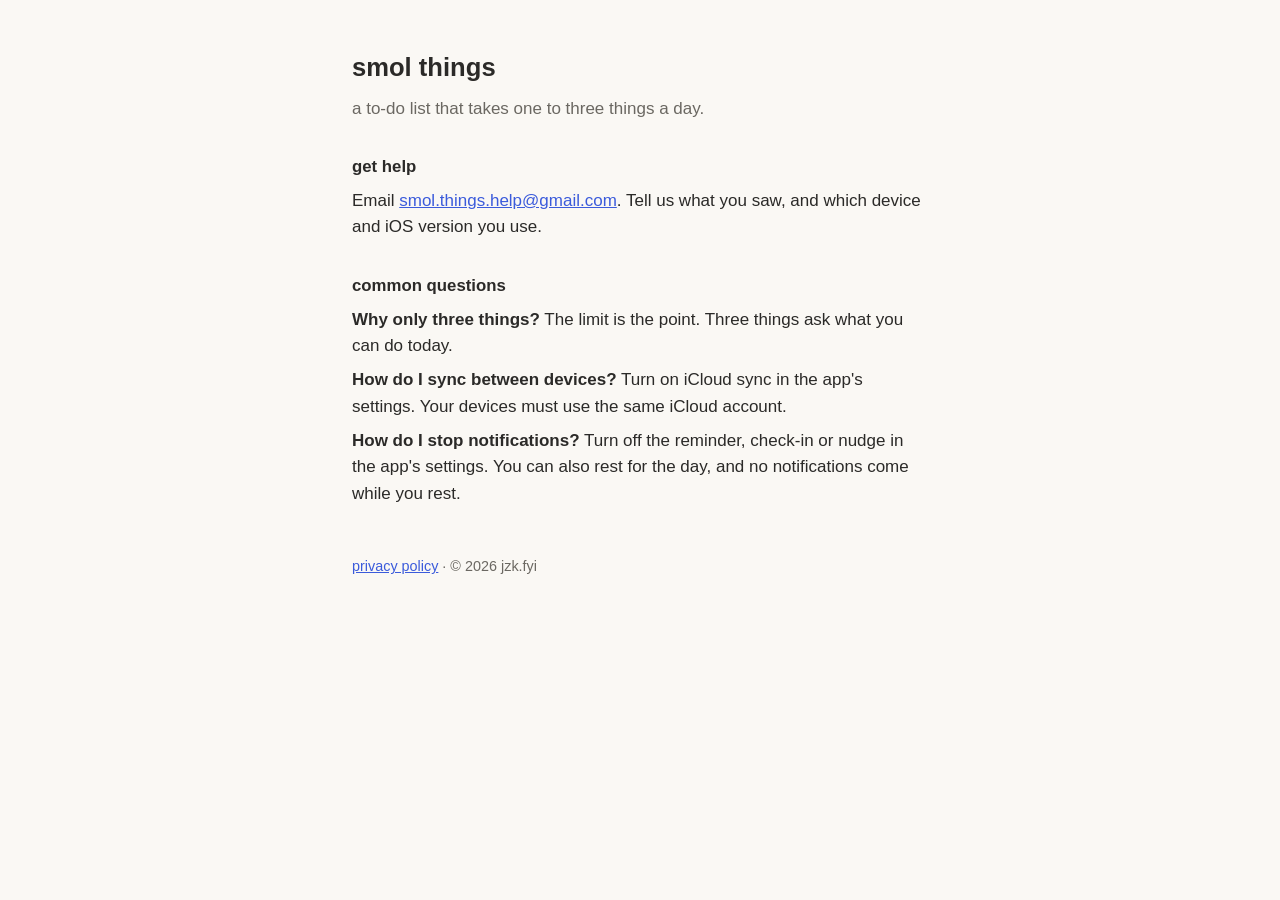
==== index.html @ 731fadcd "Support and privacy pages for smol things Co-Authored-By: Claude Opus 5.5 <noreply@anthropic.com>" ====
<!doctype html>
<html lang="en">
<head>
<meta charset="utf-8">
<meta name="viewport" content="width=device-width, initial-scale=1">
<title>smol things — support</title>
<link rel="stylesheet" href="style.css">
</head>
<body>
<main>
<h1>smol things</h1>
<p class="soft">a to-do list that takes one to three things a day.</p>

<h2>get help</h2>
<p>Email <a href="mailto:smol.things.help@gmail.com">smol.things.help@gmail.com</a>. Tell us what you saw, and which device and iOS version you use.</p>

<h2>common questions</h2>
<p><strong>Why only three things?</strong> The limit is the point. Three things ask what you can do today.</p>
<p><strong>How do I sync between devices?</strong> Turn on iCloud sync in the app's settings. Your devices must use the same iCloud account.</p>
<p><strong>How do I stop notifications?</strong> Turn off the reminder, check-in or nudge in the app's settings. You can also rest for the day, and no notifications come while you rest.</p>

<footer><a href="privacy.html">privacy policy</a> · © 2026 jzk.fyi</footer>
</main>
</body>
</html>
---- style.css ----
:root { --bg: #faf8f4; --ink: #2b2a28; --soft: #6b6862; --link: #3b5bdb; }
@media (prefers-color-scheme: dark) { :root { --bg: #1c1b1a; --ink: #ecebe8; --soft: #a8a59f; --link: #91a7ff; } }
body { background: var(--bg); color: var(--ink); font: 17px/1.55 -apple-system, BlinkMacSystemFont, "Helvetica Neue", sans-serif; margin: 0; padding: 48px 16px; }
main { max-width: 36rem; margin: 0 auto; }
h1 { font-size: 1.6rem; margin: 0 0 .25rem; }
h2 { font-size: 1.05rem; margin: 2rem 0 .5rem; }
p, li { margin: .5rem 0; }
.soft { color: var(--soft); }
a { color: var(--link); }
footer { margin-top: 3rem; font-size: .9rem; color: var(--soft); }
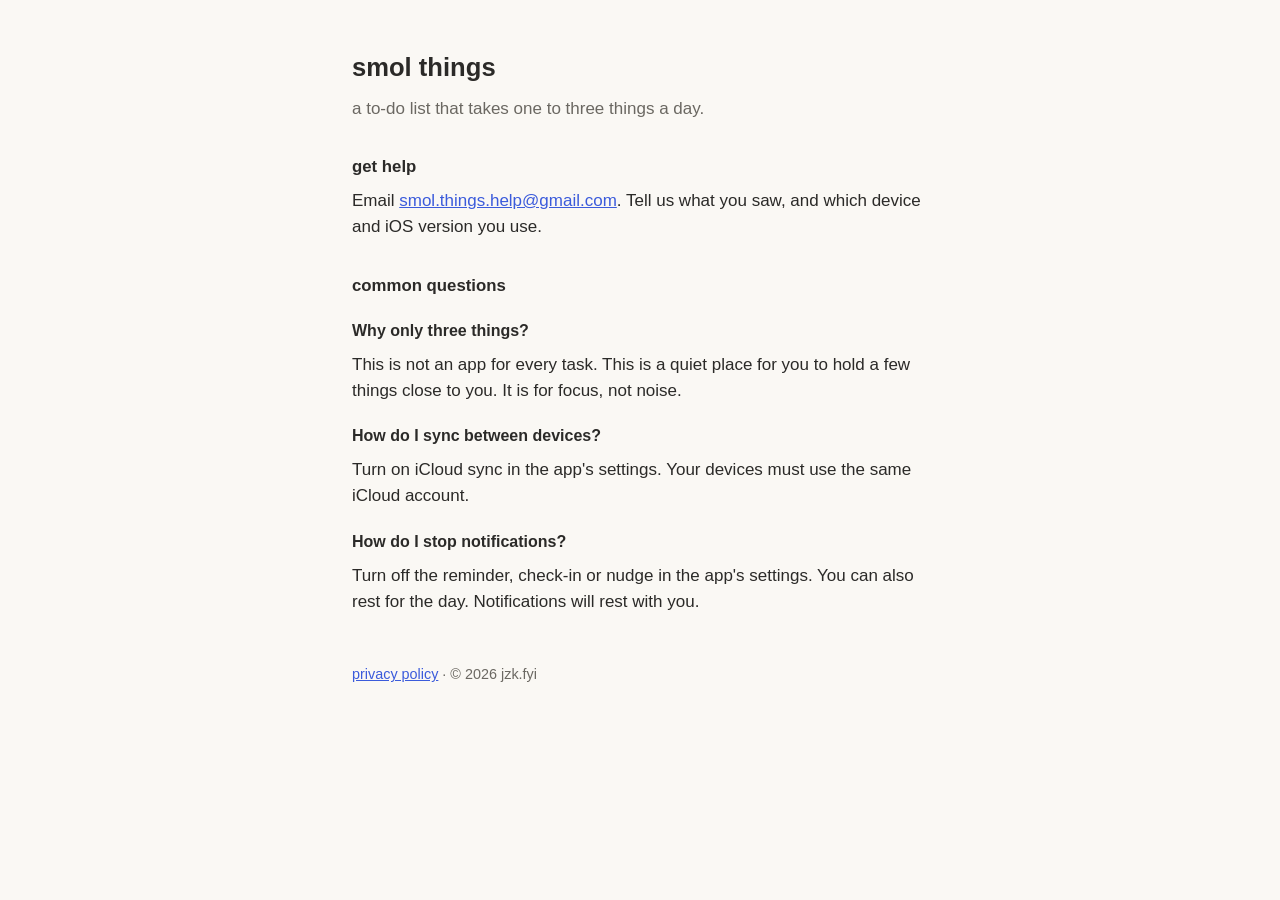
==== commit 9112bc0b: "Put each question on its own line; new answers" ====
--- a/index.html
+++ b/index.html
@@ -15,9 +15,12 @@
 <p>Email <a href="mailto:smol.things.help@gmail.com">smol.things.help@gmail.com</a>. Tell us what you saw, and which device and iOS version you use.</p>
 
 <h2>common questions</h2>
-<p><strong>Why only three things?</strong> The limit is the point. Three things ask what you can do today.</p>
-<p><strong>How do I sync between devices?</strong> Turn on iCloud sync in the app's settings. Your devices must use the same iCloud account.</p>
-<p><strong>How do I stop notifications?</strong> Turn off the reminder, check-in or nudge in the app's settings. You can also rest for the day, and no notifications come while you rest.</p>
+<h3>Why only three things?</h3>
+<p>This is not an app for every task. This is a quiet place for you to hold a few things close to you. It is for focus, not noise.</p>
+<h3>How do I sync between devices?</h3>
+<p>Turn on iCloud sync in the app's settings. Your devices must use the same iCloud account.</p>
+<h3>How do I stop notifications?</h3>
+<p>Turn off the reminder, check-in or nudge in the app's settings. You can also rest for the day. Notifications will rest with you.</p>
 
 <footer><a href="privacy.html">privacy policy</a> · © 2026 jzk.fyi</footer>
 </main>
--- a/style.css
+++ b/style.css
@@ -4,6 +4,7 @@
 main { max-width: 36rem; margin: 0 auto; }
 h1 { font-size: 1.6rem; margin: 0 0 .25rem; }
 h2 { font-size: 1.05rem; margin: 2rem 0 .5rem; }
+h3 { font-size: 1rem; margin: 1.25rem 0 .25rem; }
 p, li { margin: .5rem 0; }
 .soft { color: var(--soft); }
 a { color: var(--link); }
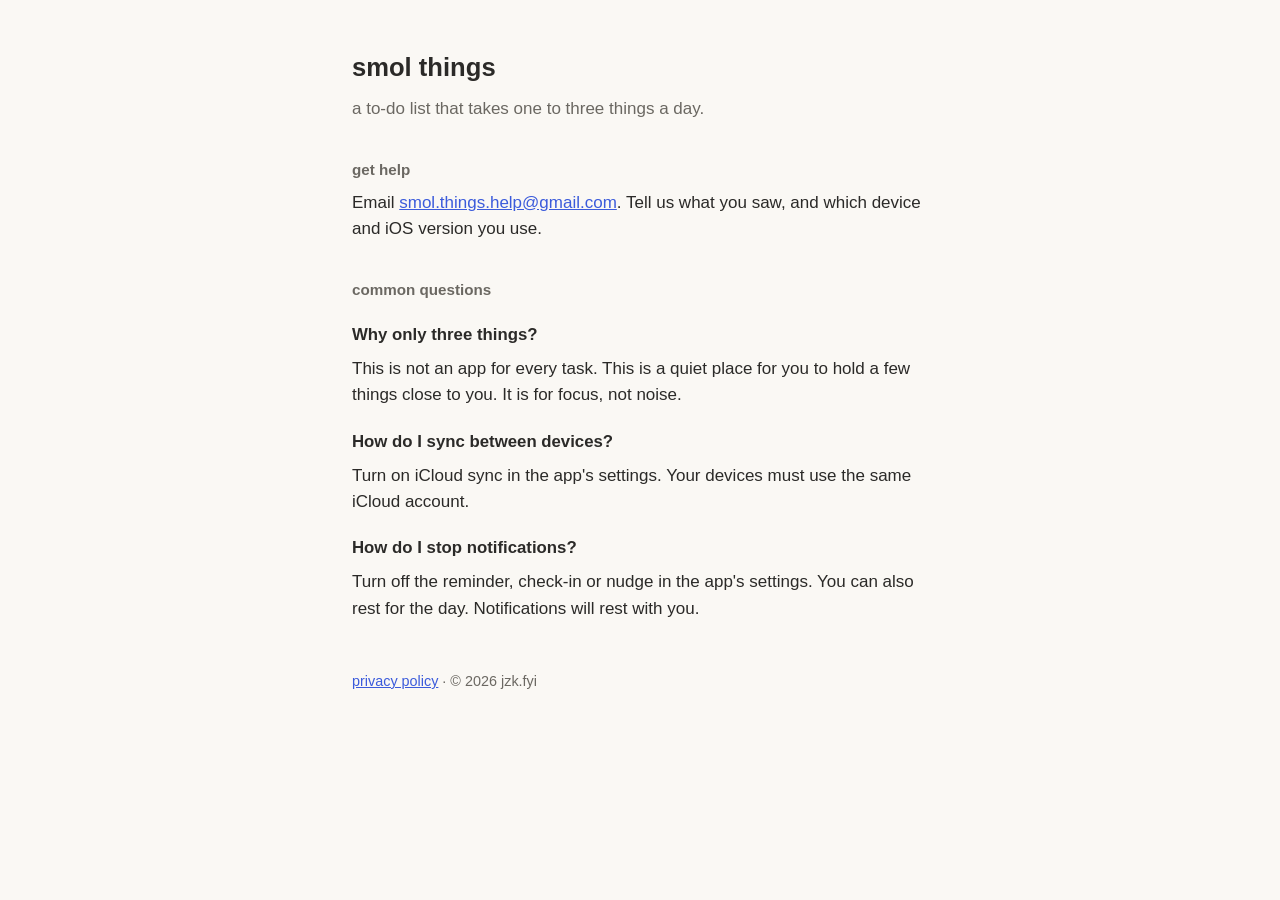
==== commit f83dfcaf: "Clearer heading levels; version the stylesheet link Co-Authored-By: Claude Opus 5.5 <noreply@anthrop" ====
--- a/index.html
+++ b/index.html
@@ -4,7 +4,7 @@
 <meta charset="utf-8">
 <meta name="viewport" content="width=device-width, initial-scale=1">
 <title>smol things — support</title>
-<link rel="stylesheet" href="style.css">
+<link rel="stylesheet" href="style.css?v=2">
 </head>
 <body>
 <main>
--- a/style.css
+++ b/style.css
@@ -3,8 +3,8 @@
 body { background: var(--bg); color: var(--ink); font: 17px/1.55 -apple-system, BlinkMacSystemFont, "Helvetica Neue", sans-serif; margin: 0; padding: 48px 16px; }
 main { max-width: 36rem; margin: 0 auto; }
 h1 { font-size: 1.6rem; margin: 0 0 .25rem; }
-h2 { font-size: 1.05rem; margin: 2rem 0 .5rem; }
-h3 { font-size: 1rem; margin: 1.25rem 0 .25rem; }
+h2 { font-size: .95rem; font-weight: 600; color: var(--soft); margin: 2.25rem 0 .5rem; }
+h3 { font-size: 1.05rem; font-weight: 600; margin: 1.25rem 0 .2rem; }
 p, li { margin: .5rem 0; }
 .soft { color: var(--soft); }
 a { color: var(--link); }
